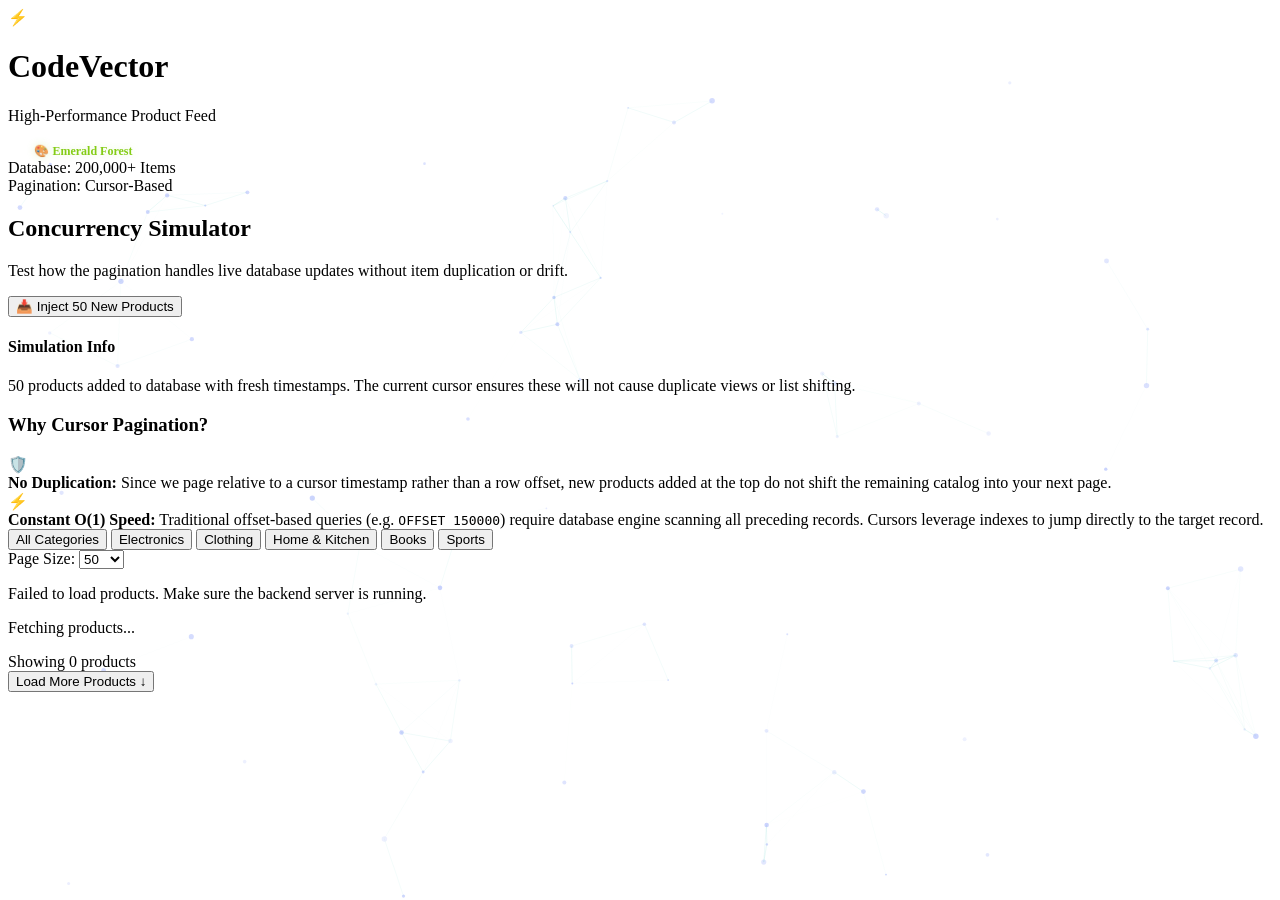
==== static/catalog.html @ f9b0c1a0 "Upload static/catalog.html" ====
<!DOCTYPE html>
<html lang="en">
<head>
    <meta charset="UTF-8">
    <meta name="viewport" content="width=device-width, initial-scale=1.0">
    <title>Drift-Free Product Catalog</title>
    <link rel="preconnect" href="https://fonts.googleapis.com">
    <link rel="preconnect" href="https://fonts.gstatic.com" crossorigin>
    <link href="https://fonts.googleapis.com/css2?family=Plus+Jakarta+Sans:wght@300;400;500;600;700&display=swap" rel="stylesheet">
    <link rel="stylesheet" href="style.css">
</head>
<body>
    <div class="glass-bg">
        <div class="blob blob-1"></div>
        <div class="blob blob-2"></div>
        <div class="blob blob-3"></div>
    </div>
    <div class="app-container">
        <!-- Header -->
        <header class="app-header">
            <div class="brand">
                <span class="logo-icon">⚡</span>
                <div class="brand-text">
                    <h1>CodeVector</h1>
                    <p class="subtitle">High-Performance Product Feed</p>
                </div>
            </div>
            <div class="system-stats">
                <div class="stat-pill">
                    <span class="stat-label">Database:</span>
                    <span class="stat-value">200,000+ Items</span>
                </div>
                <div class="stat-pill">
                    <span class="stat-label">Pagination:</span>
                    <span class="stat-value highlight">Cursor-Based</span>
                </div>
            </div>
        </header>

        <!-- Main Layout -->
        <main class="main-layout">
            <!-- Sidebar for Simulation Controls -->
            <aside class="sidebar-panel">
                <div class="panel-card glassmorphism">
                    <h2>Concurrency Simulator</h2>
                    <p class="panel-desc">
                        Test how the pagination handles live database updates without item duplication or drift.
                    </p>
                    
                    <div class="simulation-actions">
                        <button id="inject-btn" class="btn btn-primary">
                            <span class="btn-icon">📥</span>
                            <span class="btn-text">Inject 50 New Products</span>
                        </button>
                    </div>

                    <div id="simulation-toast" class="simulation-toast hidden">
                        <div class="toast-header">
                            <span class="toast-dot"></span>
                            <h4>Simulation Info</h4>
                        </div>
                        <p class="toast-body">
                            50 products added to database with fresh timestamps. The current cursor ensures these will not cause duplicate views or list shifting.
                        </p>
                    </div>

                    <div class="concept-explanation">
                        <h3>Why Cursor Pagination?</h3>
                        <div class="explanation-item">
                            <div class="exp-icon">🛡️</div>
                            <div class="exp-text">
                                <strong>No Duplication:</strong> Since we page relative to a cursor timestamp rather than a row offset, new products added at the top do not shift the remaining catalog into your next page.
                            </div>
                        </div>
                        <div class="explanation-item">
                            <div class="exp-icon">⚡</div>
                            <div class="exp-text">
                                <strong>Constant O(1) Speed:</strong> Traditional offset-based queries (e.g. <code>OFFSET 150000</code>) require database engine scanning all preceding records. Cursors leverage indexes to jump directly to the target record.
                            </div>
                        </div>
                    </div>
                </div>
            </aside>

            <!-- Catalog Section -->
            <section class="catalog-section">
                <!-- Filters & Controls Bar -->
                <div class="controls-bar glassmorphism">
                    <div class="category-filters">
                        <button class="filter-pill active" data-category="">All Categories</button>
                        <button class="filter-pill" data-category="Electronics">Electronics</button>
                        <button class="filter-pill" data-category="Clothing">Clothing</button>
                        <button class="filter-pill" data-category="Home & Kitchen">Home & Kitchen</button>
                        <button class="filter-pill" data-category="Books">Books</button>
                        <button class="filter-pill" data-category="Sports & Outdoors">Sports</button>
                    </div>
                    
                    <div class="view-controls">
                        <label for="limit-select">Page Size:</label>
                        <select id="limit-select" class="custom-select">
                            <option value="20">20</option>
                            <option value="50" selected>50</option>
                            <option value="100">100</option>
                        </select>
                    </div>
                </div>

                <!-- Products Grid -->
                <div id="products-grid" class="products-grid">
                    <!-- Dynamic Product Cards Go Here -->
                </div>

                <!-- Loading State -->
                <div id="loader" class="loader hidden">
                    <div class="spinner"></div>
                    <p>Fetching products...</p>
                </div>

                <!-- Pagination Footer -->
                <div class="pagination-footer">
                    <div class="stats-info">
                        Showing <span id="displayed-count">0</span> products
                    </div>
                    <button id="load-more-btn" class="btn btn-secondary">
                        <span>Load More Products</span>
                        <span class="arrow">↓</span>
                    </button>
                </div>
            </section>
        </main>
    </div>

    <script src="bg.js"></script>
    <script src="app.js"></script>
</body>
</html>
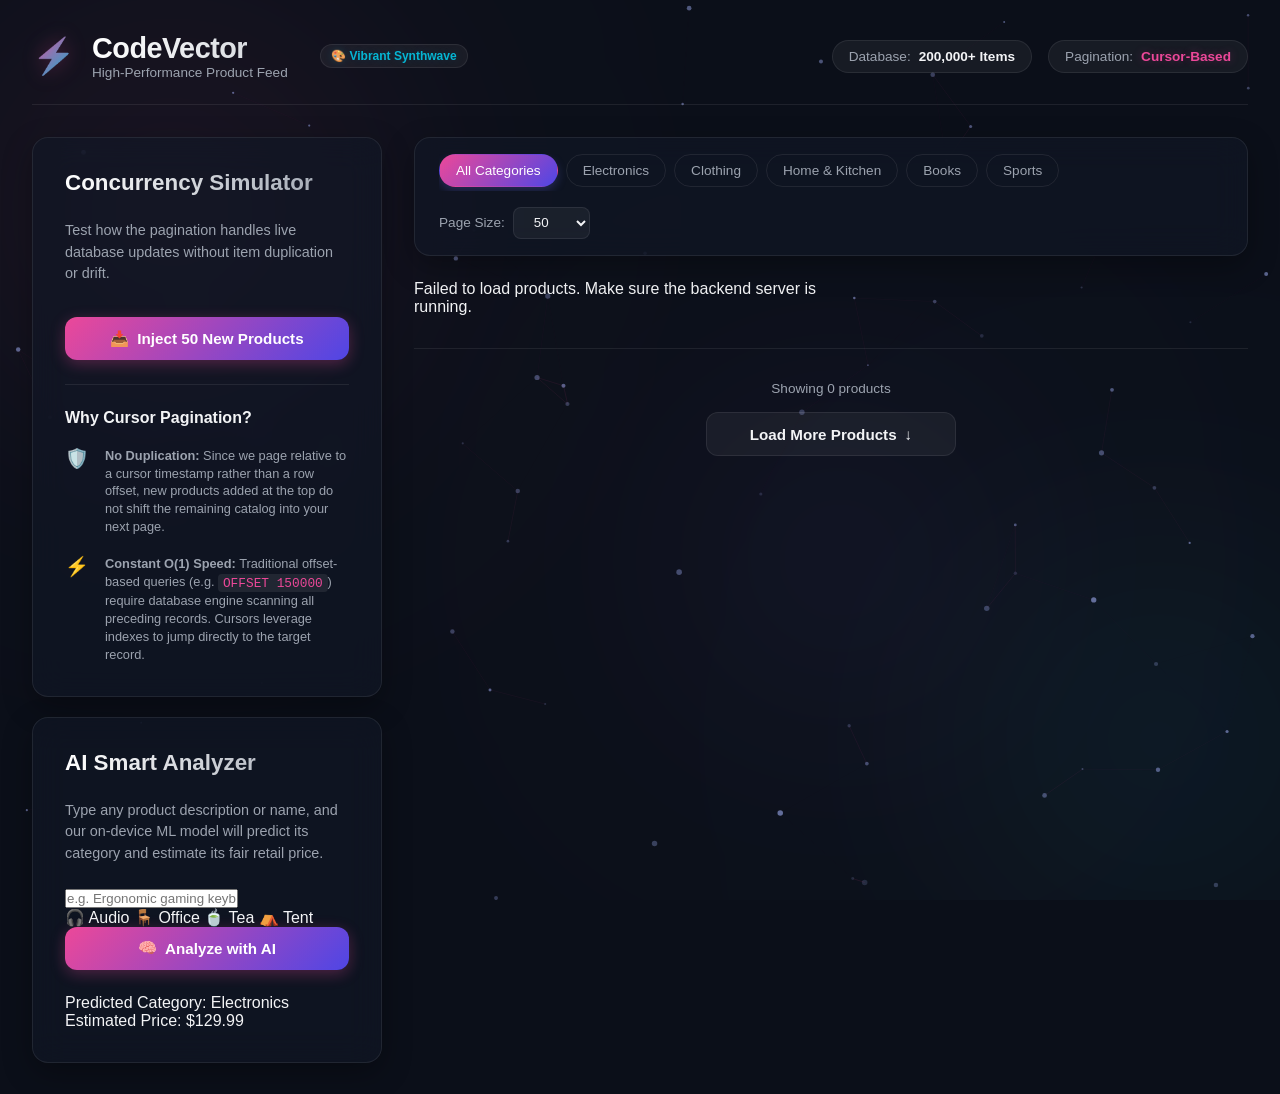
==== commit af61b9ad: "Upload static/catalog.html" ====
--- a/static/catalog.html
+++ b/static/catalog.html
@@ -80,6 +80,40 @@
                         </div>
                     </div>
                 </div>
+
+                <div class="panel-card glassmorphism ai-panel" style="margin-top: 20px;">
+                    <h2>AI Smart Analyzer</h2>
+                    <p class="panel-desc">
+                        Type any product description or name, and our on-device ML model will predict its category and estimate its fair retail price.
+                    </p>
+                    
+                    <div class="analyzer-inputs">
+                        <input type="text" id="ai-input" placeholder="e.g. Ergonomic gaming keyboard" class="custom-input">
+                        
+                        <div class="template-suggestions">
+                            <span class="suggestion-tag" data-text="Premium Wireless Headphones">🎧 Audio</span>
+                            <span class="suggestion-tag" data-text="Ergonomic leather office chair">🪑 Office</span>
+                            <span class="suggestion-tag" data-text="Organic green tea leaves pack">🍵 Tea</span>
+                            <span class="suggestion-tag" data-text="Waterproof hiking tent 4 persons">⛺ Tent</span>
+                        </div>
+
+                        <button id="ai-analyze-btn" class="btn btn-primary" style="width: 100%;">
+                            <span class="btn-icon">🧠</span>
+                            <span class="btn-text">Analyze with AI</span>
+                        </button>
+                    </div>
+
+                    <div id="ai-results" class="ai-results hidden">
+                        <div class="result-row">
+                            <span class="result-label">Predicted Category:</span>
+                            <span id="ai-res-category" class="ai-pill">Electronics</span>
+                        </div>
+                        <div class="result-row">
+                            <span class="result-label">Estimated Price:</span>
+                            <span id="ai-res-price" class="ai-price">$129.99</span>
+                        </div>
+                    </div>
+                </div>
             </aside>
 
             <!-- Catalog Section -->
--- a/static/style.css
+++ b/static/style.css
@@ -0,0 +1,814 @@
+/* Color System */
+:root {
+    --bg-dark: #0b0f19;
+    --panel-bg: rgba(17, 24, 39, 0.6);
+    --panel-border: rgba(255, 255, 255, 0.08);
+    --primary: #6366f1;
+    --primary-glow: rgba(99, 102, 241, 0.35);
+    --secondary: #10b981;
+    --secondary-glow: rgba(16, 185, 129, 0.25);
+    --text-main: #f3f4f6;
+    --text-muted: #9ca3af;
+    --card-bg: rgba(30, 41, 59, 0.4);
+    --card-hover: rgba(30, 41, 59, 0.7);
+    --font-sans: 'Plus Jakarta Sans', -apple-system, BlinkMacSystemFont, "Segoe UI", Roboto, sans-serif;
+}
+
+/* Reset */
+* {
+    box-sizing: border-box;
+    margin: 0;
+    padding: 0;
+}
+
+body {
+    background-color: var(--bg-dark);
+    color: var(--text-main);
+    font-family: var(--font-sans);
+    overflow-x: hidden;
+    min-height: 100vh;
+    position: relative;
+}
+
+/* Floating background glow elements */
+.glass-bg {
+    position: fixed;
+    top: 0;
+    left: 0;
+    width: 100vw;
+    height: 100vh;
+    z-index: -1;
+    overflow: hidden;
+    background-color: var(--bg-dark);
+    animation: bg-hue-cycle 50s infinite linear;
+}
+
+@keyframes bg-hue-cycle {
+    0% { filter: hue-rotate(0deg); }
+    100% { filter: hue-rotate(360deg); }
+}
+
+.blob {
+    position: absolute;
+    border-radius: 50%;
+    filter: blur(120px);
+    opacity: 0.12;
+    mix-blend-mode: screen;
+}
+
+.blob-1 {
+    width: 600px;
+    height: 600px;
+    background: radial-gradient(circle, var(--primary) 0%, transparent 70%);
+    top: -10%;
+    left: -10%;
+    animation: drift-1 25s infinite alternate ease-in-out;
+}
+
+.blob-2 {
+    width: 500px;
+    height: 500px;
+    background: radial-gradient(circle, var(--secondary) 0%, transparent 70%);
+    bottom: -10%;
+    right: -10%;
+    animation: drift-2 20s infinite alternate ease-in-out;
+}
+
+.blob-3 {
+    width: 400px;
+    height: 400px;
+    background: radial-gradient(circle, #a855f7 0%, transparent 70%);
+    top: 40%;
+    left: 50%;
+    animation: drift-3 30s infinite alternate ease-in-out;
+}
+
+@keyframes drift-1 {
+    0% { transform: translate(0, 0) scale(1); }
+    50% { transform: translate(120px, 80px) scale(1.15); }
+    100% { transform: translate(-60px, 150px) scale(0.9); }
+}
+
+@keyframes drift-2 {
+    0% { transform: translate(0, 0) scale(1); }
+    50% { transform: translate(-140px, -60px) scale(0.85); }
+    100% { transform: translate(90px, -170px) scale(1.2); }
+}
+
+@keyframes drift-3 {
+    0% { transform: translate(0, 0) scale(1); }
+    50% { transform: translate(160px, -110px) scale(1.1); }
+    100% { transform: translate(-110px, -60px) scale(0.85); }
+}
+
+/* Glassmorphism utility */
+.glassmorphism {
+    background: var(--panel-bg);
+    backdrop-filter: blur(16px);
+    -webkit-backdrop-filter: blur(16px);
+    border: 1px solid var(--panel-border);
+    border-radius: 16px;
+    box-shadow: 0 10px 30px rgba(0, 0, 0, 0.3);
+}
+
+/* Container */
+.app-container {
+    max-width: 1400px;
+    margin: 0 auto;
+    padding: 2rem;
+}
+
+/* Header */
+.app-header {
+    display: flex;
+    justify-content: space-between;
+    align-items: center;
+    margin-bottom: 2rem;
+    padding-bottom: 1.5rem;
+    border-bottom: 1px solid var(--panel-border);
+}
+
+.brand {
+    display: flex;
+    align-items: center;
+    gap: 1rem;
+}
+
+.logo-icon {
+    font-size: 2.2rem;
+    background: linear-gradient(135deg, var(--primary), var(--secondary));
+    -webkit-background-clip: text;
+    -webkit-text-fill-color: transparent;
+    filter: drop-shadow(0 0 10px var(--primary-glow));
+}
+
+.brand-text h1 {
+    font-size: 1.8rem;
+    font-weight: 700;
+    letter-spacing: -0.5px;
+    background: linear-gradient(to right, #ffffff, #d1d5db);
+    -webkit-background-clip: text;
+    -webkit-text-fill-color: transparent;
+}
+
+.subtitle {
+    font-size: 0.85rem;
+    color: var(--text-muted);
+}
+
+.system-stats {
+    display: flex;
+    gap: 1rem;
+}
+
+.stat-pill {
+    background: rgba(255, 255, 255, 0.05);
+    border: 1px solid var(--panel-border);
+    padding: 0.5rem 1rem;
+    border-radius: 50px;
+    font-size: 0.85rem;
+    display: flex;
+    gap: 0.5rem;
+}
+
+.stat-label {
+    color: var(--text-muted);
+}
+
+.stat-value {
+    font-weight: 600;
+}
+
+.stat-value.highlight {
+    color: var(--primary);
+    text-shadow: 0 0 10px var(--primary-glow);
+}
+
+/* Main Layout */
+.main-layout {
+    display: grid;
+    grid-template-columns: 350px 1fr;
+    gap: 2rem;
+    align-items: start;
+}
+
+@media (max-width: 1024px) {
+    .main-layout {
+        grid-template-columns: 1fr;
+    }
+}
+
+/* Sidebar panel */
+.sidebar-panel .panel-card {
+    padding: 2rem;
+    display: flex;
+    flex-direction: column;
+    gap: 1.5rem;
+}
+
+.sidebar-panel h2 {
+    font-size: 1.4rem;
+    font-weight: 600;
+    background: linear-gradient(to right, #ffffff, #9ca3af);
+    -webkit-background-clip: text;
+    -webkit-text-fill-color: transparent;
+}
+
+.panel-desc {
+    font-size: 0.9rem;
+    color: var(--text-muted);
+    line-height: 1.5;
+}
+
+/* Simulation actions & toast */
+.simulation-actions {
+    margin-top: 0.5rem;
+}
+
+.btn {
+    width: 100%;
+    padding: 0.8rem 1.5rem;
+    border: none;
+    border-radius: 12px;
+    font-family: var(--font-sans);
+    font-weight: 600;
+    font-size: 0.95rem;
+    cursor: pointer;
+    transition: all 0.3s cubic-bezier(0.4, 0, 0.2, 1);
+    display: flex;
+    align-items: center;
+    justify-content: center;
+    gap: 0.5rem;
+}
+
+.btn-primary {
+    background: linear-gradient(135deg, var(--primary) 0%, #4f46e5 100%);
+    color: white;
+    box-shadow: 0 4px 15px var(--primary-glow);
+}
+
+.btn-primary:hover {
+    transform: translateY(-2px);
+    box-shadow: 0 6px 20px rgba(99, 102, 241, 0.5);
+}
+
+.btn-secondary {
+    background: rgba(255, 255, 255, 0.05);
+    color: var(--text-main);
+    border: 1px solid var(--panel-border);
+}
+
+.btn-secondary:hover {
+    background: rgba(255, 255, 255, 0.1);
+    border-color: rgba(255, 255, 255, 0.2);
+    transform: translateY(-2px);
+}
+
+.simulation-toast {
+    background: rgba(16, 185, 129, 0.1);
+    border: 1px solid rgba(16, 185, 129, 0.3);
+    border-radius: 12px;
+    padding: 1rem;
+    animation: fadeIn 0.4s ease-out;
+}
+
+.simulation-toast.hidden {
+    display: none;
+}
+
+.toast-header {
+    display: flex;
+    align-items: center;
+    gap: 0.5rem;
+    margin-bottom: 0.5rem;
+}
+
+.toast-dot {
+    width: 8px;
+    height: 8px;
+    background-color: var(--secondary);
+    border-radius: 50%;
+    box-shadow: 0 0 8px var(--secondary-glow);
+}
+
+.toast-header h4 {
+    font-size: 0.9rem;
+    color: var(--secondary);
+    font-weight: 600;
+}
+
+.toast-body {
+    font-size: 0.8rem;
+    color: #a7f3d0;
+    line-height: 1.4;
+}
+
+.concept-explanation {
+    border-top: 1px solid var(--panel-border);
+    padding-top: 1.5rem;
+    display: flex;
+    flex-direction: column;
+    gap: 1.2rem;
+}
+
+.concept-explanation h3 {
+    font-size: 1rem;
+    color: var(--text-main);
+    font-weight: 600;
+}
+
+.explanation-item {
+    display: flex;
+    gap: 1rem;
+}
+
+.exp-icon {
+    font-size: 1.2rem;
+}
+
+.exp-text {
+    font-size: 0.8rem;
+    color: var(--text-muted);
+    line-height: 1.4;
+}
+
+.exp-text code {
+    background: rgba(255, 255, 255, 0.08);
+    padding: 0.1rem 0.3rem;
+    border-radius: 4px;
+    color: var(--primary);
+    font-family: monospace;
+}
+
+/* Controls Bar */
+.controls-bar {
+    padding: 1rem 1.5rem;
+    margin-bottom: 1.5rem;
+    display: flex;
+    justify-content: space-between;
+    align-items: center;
+    flex-wrap: wrap;
+    gap: 1rem;
+}
+
+.category-filters {
+    display: flex;
+    gap: 0.5rem;
+    overflow-x: auto;
+    padding-bottom: 0.25rem;
+}
+
+.filter-pill {
+    background: transparent;
+    border: 1px solid var(--panel-border);
+    color: var(--text-muted);
+    padding: 0.5rem 1rem;
+    border-radius: 50px;
+    font-family: var(--font-sans);
+    font-size: 0.85rem;
+    cursor: pointer;
+    white-space: nowrap;
+    transition: all 0.2s ease;
+}
+
+.filter-pill:hover {
+    color: var(--text-main);
+    border-color: rgba(255, 255, 255, 0.2);
+    background: rgba(255, 255, 255, 0.02);
+}
+
+.filter-pill.active {
+    background: linear-gradient(135deg, var(--primary) 0%, #4f46e5 100%);
+    color: white;
+    border-color: transparent;
+    box-shadow: 0 4px 10px rgba(99, 102, 241, 0.25);
+}
+
+.view-controls {
+    display: flex;
+    align-items: center;
+    gap: 0.5rem;
+    font-size: 0.85rem;
+    color: var(--text-muted);
+}
+
+.custom-select {
+    background: rgba(255, 255, 255, 0.05);
+    border: 1px solid var(--panel-border);
+    color: var(--text-main);
+    padding: 0.4rem 1rem;
+    border-radius: 8px;
+    outline: none;
+    font-family: var(--font-sans);
+    cursor: pointer;
+}
+
+.custom-select option {
+    background-color: var(--bg-dark);
+}
+
+/* Products Grid */
+.products-grid {
+    display: grid;
+    grid-template-columns: repeat(auto-fill, minmax(280px, 1fr));
+    gap: 1.5rem;
+    margin-bottom: 2rem;
+}
+
+/* Product Card */
+.product-card {
+    background: var(--card-bg);
+    border: 1px solid var(--panel-border);
+    border-radius: 14px;
+    padding: 1.5rem;
+    display: flex;
+    flex-direction: column;
+    justify-content: space-between;
+    min-height: 180px;
+    transition: all 0.3s cubic-bezier(0.25, 0.8, 0.25, 1);
+    position: relative;
+    overflow: hidden;
+    animation: cardEntrance 0.5s ease-out;
+}
+
+.product-card::before {
+    content: '';
+    position: absolute;
+    top: 0;
+    left: 0;
+    width: 100%;
+    height: 100%;
+    background: linear-gradient(135deg, rgba(255, 255, 255, 0.05) 0%, transparent 100%);
+    pointer-events: none;
+}
+
+.product-card:hover {
+    background: var(--card-hover);
+    transform: translateY(-4px);
+    border-color: rgba(99, 102, 241, 0.3);
+    box-shadow: 0 8px 25px rgba(0, 0, 0, 0.2);
+}
+
+.card-header {
+    display: flex;
+    justify-content: space-between;
+    align-items: flex-start;
+    gap: 0.5rem;
+    margin-bottom: 0.75rem;
+}
+
+.card-category {
+    font-size: 0.75rem;
+    text-transform: uppercase;
+    letter-spacing: 1px;
+    color: var(--primary);
+    font-weight: 700;
+}
+
+.card-price {
+    font-size: 1.2rem;
+    font-weight: 700;
+    color: var(--secondary);
+    text-shadow: 0 0 8px rgba(16, 185, 129, 0.15);
+}
+
+.card-title {
+    font-size: 1.05rem;
+    font-weight: 600;
+    color: var(--text-main);
+    line-height: 1.4;
+    margin-bottom: 1.5rem;
+}
+
+.card-footer {
+    display: flex;
+    justify-content: space-between;
+    align-items: center;
+    border-top: 1px solid rgba(255, 255, 255, 0.05);
+    padding-top: 0.75rem;
+    font-size: 0.75rem;
+    color: var(--text-muted);
+}
+
+.card-time {
+    display: flex;
+    align-items: center;
+    gap: 0.25rem;
+}
+
+.card-id {
+    font-family: monospace;
+    opacity: 0.6;
+}
+
+/* Injected Product Highlight Badge */
+.badge-new {
+    position: absolute;
+    top: 12px;
+    right: 12px;
+    background: var(--secondary);
+    color: var(--bg-dark);
+    font-size: 0.65rem;
+    font-weight: 800;
+    padding: 0.15rem 0.5rem;
+    border-radius: 4px;
+    text-transform: uppercase;
+    box-shadow: 0 0 8px var(--secondary-glow);
+}
+
+/* Loader */
+.loader {
+    display: flex;
+    flex-direction: column;
+    align-items: center;
+    justify-content: center;
+    padding: 3rem;
+    gap: 1rem;
+    color: var(--text-muted);
+}
+
+.loader.hidden {
+    display: none;
+}
+
+.spinner {
+    width: 40px;
+    height: 40px;
+    border: 4px solid rgba(99, 102, 241, 0.1);
+    border-top-color: var(--primary);
+    border-radius: 50%;
+    animation: spin 1s infinite linear;
+}
+
+/* Pagination Footer */
+.pagination-footer {
+    display: flex;
+    flex-direction: column;
+    align-items: center;
+    gap: 1rem;
+    margin-top: 2rem;
+    border-top: 1px solid var(--panel-border);
+    padding-top: 2rem;
+}
+
+.stats-info {
+    font-size: 0.85rem;
+    color: var(--text-muted);
+}
+
+#load-more-btn {
+    width: auto;
+    min-width: 250px;
+}
+
+/* Animations */
+@keyframes spin {
+    to { transform: rotate(360deg); }
+}
+
+@keyframes fadeIn {
+    from { opacity: 0; transform: translateY(10px); }
+    to { opacity: 1; transform: translateY(0); }
+}
+
+@keyframes cardEntrance {
+    from {
+        opacity: 0;
+        transform: translateY(15px) scale(0.98);
+    }
+    to {
+        opacity: 1;
+        transform: translateY(0) scale(1);
+    }
+}
+
+/* Landing Page Styles */
+.landing-body {
+    display: flex;
+    flex-direction: column;
+    min-height: 100vh;
+}
+
+.landing-container {
+    max-width: 1200px;
+    margin: 0 auto;
+    padding: 2rem;
+    display: flex;
+    flex-direction: column;
+    gap: 4rem;
+    flex-grow: 1;
+}
+
+.landing-header {
+    display: flex;
+    justify-content: space-between;
+    align-items: center;
+    padding: 1rem 0;
+}
+
+.logo-text {
+    font-size: 1.5rem;
+    font-weight: 700;
+    letter-spacing: -0.5px;
+    background: linear-gradient(to right, #ffffff, #d1d5db);
+    -webkit-background-clip: text;
+    -webkit-text-fill-color: transparent;
+}
+
+.nav-btn {
+    padding: 0.6rem 1.2rem;
+    border: 1px solid var(--panel-border);
+    border-radius: 50px;
+    color: var(--text-main);
+    text-decoration: none;
+    font-weight: 600;
+    font-size: 0.9rem;
+    transition: all 0.3s ease;
+    background: rgba(255, 255, 255, 0.03);
+}
+
+.nav-btn:hover {
+    border-color: var(--primary);
+    background: rgba(99, 102, 241, 0.1);
+    box-shadow: 0 0 15px rgba(99, 102, 241, 0.2);
+}
+
+/* Hero Section */
+.hero-section {
+    text-align: center;
+    display: flex;
+    flex-direction: column;
+    align-items: center;
+    gap: 1.5rem;
+    padding: 4rem 1rem;
+}
+
+.badge-glow {
+    background: rgba(99, 102, 241, 0.1);
+    border: 1px solid rgba(99, 102, 241, 0.3);
+    color: #a5b4fc;
+    padding: 0.4rem 1rem;
+    border-radius: 50px;
+    font-size: 0.8rem;
+    font-weight: 600;
+    letter-spacing: 0.5px;
+    box-shadow: 0 0 15px rgba(99, 102, 241, 0.15);
+}
+
+.hero-title {
+    font-size: 3.5rem;
+    font-weight: 800;
+    letter-spacing: -1.5px;
+    line-height: 1.15;
+    background: linear-gradient(to bottom, #ffffff 30%, #a5b4fc 100%);
+    -webkit-background-clip: text;
+    -webkit-text-fill-color: transparent;
+    max-width: 800px;
+}
+
+.hero-subtitle {
+    font-size: 1.2rem;
+    color: var(--text-muted);
+    line-height: 1.6;
+    max-width: 650px;
+}
+
+.hero-actions {
+    margin-top: 1.5rem;
+}
+
+.btn-hero {
+    font-size: 1.1rem;
+    padding: 1rem 2.2rem;
+    border-radius: 50px;
+}
+
+.btn-hero .arrow-right {
+    transition: transform 0.3s ease;
+}
+
+.btn-hero:hover .arrow-right {
+    transform: translateX(5px);
+}
+
+/* Features Grid */
+.features-grid {
+    display: grid;
+    grid-template-columns: repeat(auto-fit, minmax(300px, 1fr));
+    gap: 2rem;
+}
+
+.feature-card {
+    padding: 2.5rem 2rem;
+    display: flex;
+    flex-direction: column;
+    gap: 1rem;
+    transition: all 0.3s cubic-bezier(0.25, 0.8, 0.25, 1);
+}
+
+.feature-card:hover {
+    transform: translateY(-5px);
+    border-color: rgba(99, 102, 241, 0.3);
+    box-shadow: 0 12px 30px rgba(0, 0, 0, 0.2);
+}
+
+.feature-icon {
+    font-size: 2.5rem;
+    margin-bottom: 0.5rem;
+}
+
+.feature-card h3 {
+    font-size: 1.25rem;
+    font-weight: 600;
+}
+
+.feature-card p {
+    font-size: 0.9rem;
+    color: var(--text-muted);
+    line-height: 1.6;
+}
+
+.feature-card code {
+    background: rgba(255, 255, 255, 0.08);
+    padding: 0.1rem 0.3rem;
+    border-radius: 4px;
+    color: var(--primary);
+    font-family: monospace;
+}
+
+/* Tech Specs Section */
+.specs-section {
+    padding: 3rem;
+    display: flex;
+    flex-direction: column;
+    gap: 2rem;
+}
+
+.specs-section h2 {
+    font-size: 1.8rem;
+    font-weight: 700;
+    text-align: center;
+    background: linear-gradient(to right, #ffffff, #9ca3af);
+    -webkit-background-clip: text;
+    -webkit-text-fill-color: transparent;
+}
+
+.specs-table-wrapper {
+    overflow-x: auto;
+}
+
+.specs-table {
+    width: 100%;
+    border-collapse: collapse;
+    text-align: left;
+    font-size: 0.95rem;
+}
+
+.specs-table th, .specs-table td {
+    padding: 1.2rem;
+    border-bottom: 1px solid var(--panel-border);
+}
+
+.specs-table th {
+    font-weight: 600;
+    color: var(--primary);
+    text-transform: uppercase;
+    font-size: 0.8rem;
+    letter-spacing: 1px;
+}
+
+.specs-table td {
+    color: var(--text-muted);
+    line-height: 1.5;
+}
+
+.specs-table td strong {
+    color: var(--text-main);
+}
+
+.specs-table tbody tr:hover {
+    background: rgba(255, 255, 255, 0.02);
+}
+
+.specs-table tbody tr:last-child td {
+    border-bottom: none;
+}
+
+/* Landing Footer */
+.landing-footer {
+    text-align: center;
+    padding: 2rem 0;
+    border-top: 1px solid var(--panel-border);
+    font-size: 0.85rem;
+    color: var(--text-muted);
+}
+
+/* Responsive adjustments */
+@media (max-width: 768px) {
+    .hero-title {
+        font-size: 2.5rem;
+    }
+    .specs-section {
+        padding: 1.5rem;
+    }
+}
